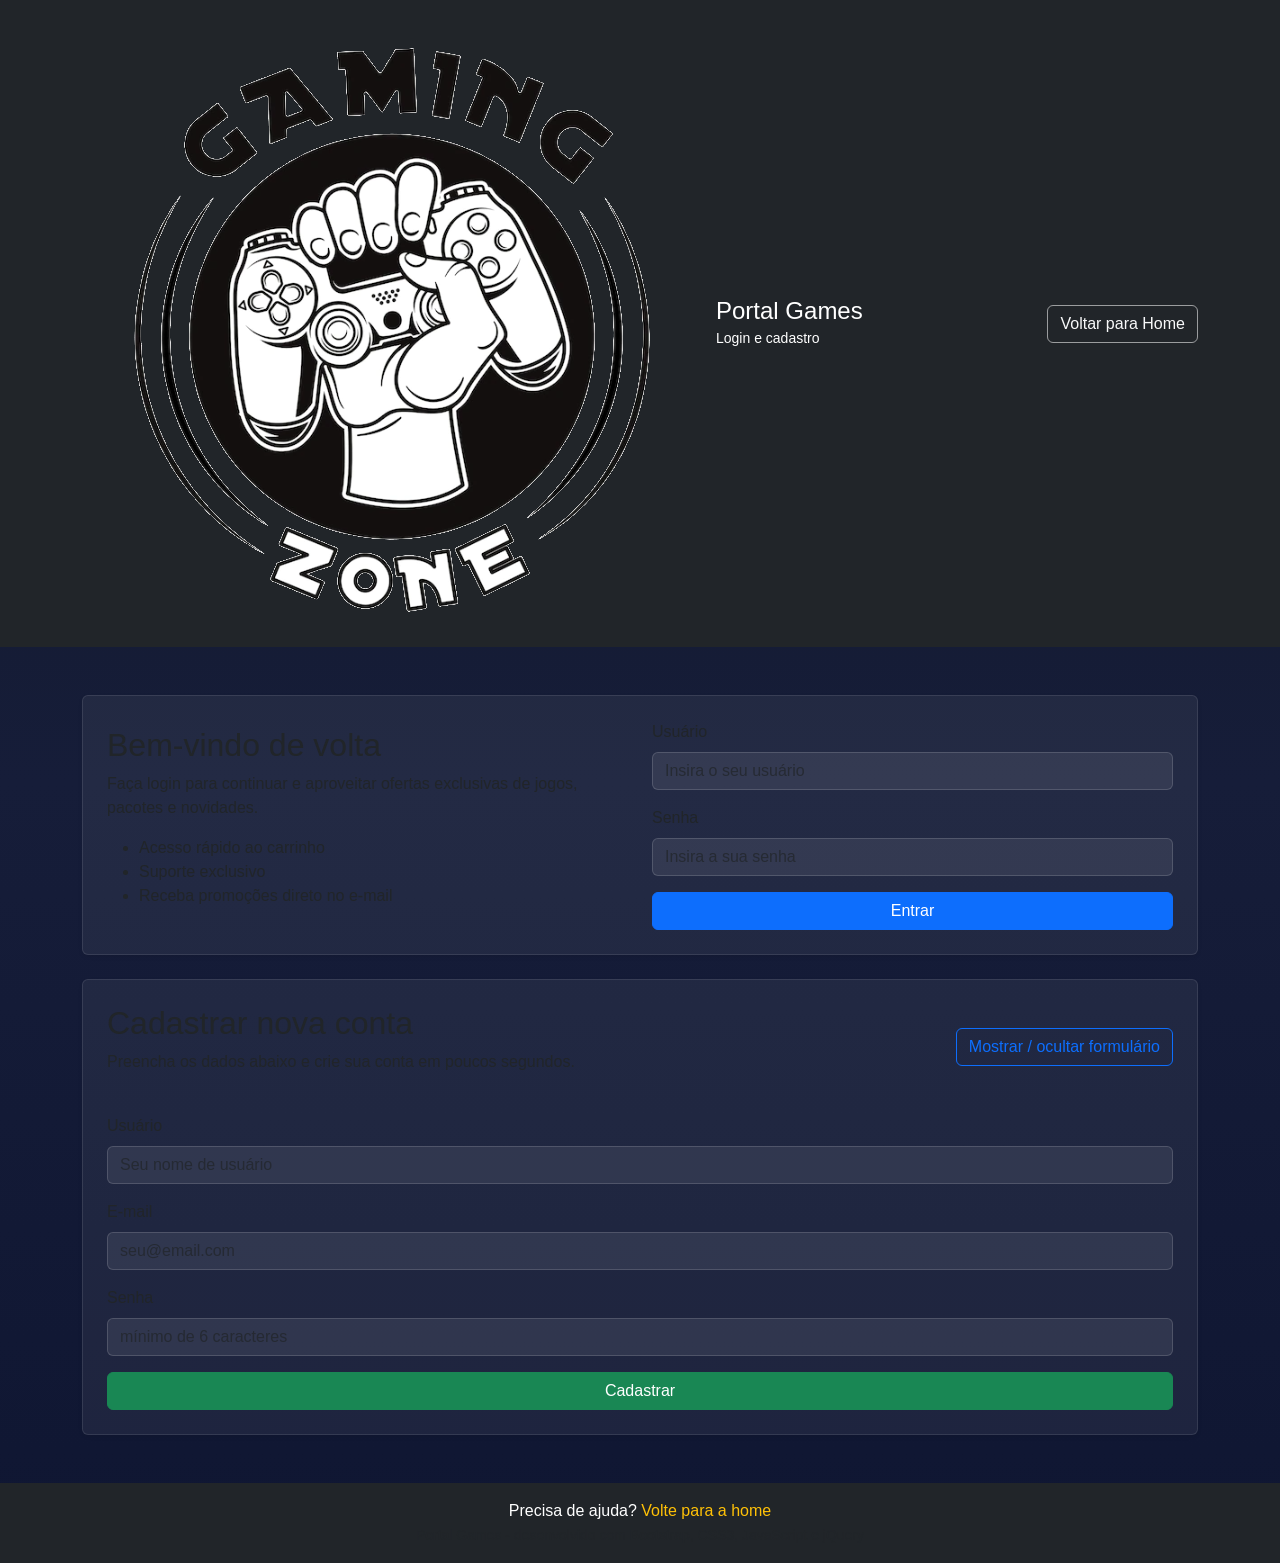
==== login.html @ 5edf31e1 "Adiciona projeto Site Games Senai com homepage responsiva e login" ====
<!DOCTYPE html>
<html lang="pt-br">

<head>
  <meta charset="UTF-8">
  <meta http-equiv="X-UA-Compatible" content="IE=edge">
  <meta name="viewport" content="width=device-width, initial-scale=1.0">
  <title>Portal Games - Login</title>
  <link href="https://cdn.jsdelivr.net/npm/bootstrap@5.2.2/dist/css/bootstrap.min.css" rel="stylesheet"
    integrity="sha384-Zenh87qX5JnK2Jl0vWa8Ck2rdkQ2Bzep5IDxbcnCeuOxjzrPF/et3URy9Bv1WTRi" crossorigin="anonymous">
  <link rel="stylesheet" href="css/estilo.css">
</head>

<body class="login-page">
  <header class="bg-dark text-white py-3">
    <div class="container d-flex justify-content-between align-items-center">
      <div class="d-flex align-items-center">
        <img src="img/logo.png" alt="Portal Games" class="logo me-2">
        <div>
          <h1 class="h4 mb-0">Portal Games</h1>
          <small>Login e cadastro</small>
        </div>
      </div>
      <a href="index.html" class="btn btn-outline-light">Voltar para Home</a>
    </div>
  </header>

  <main class="container py-5">
    <section id="section-login" class="card shadow-sm p-4 mb-4">
      <div class="row align-items-center">
        <div class="col-lg-6 mb-4 mb-lg-0">
          <h2>Bem-vindo de volta</h2>
          <p>Faça login para continuar e aproveitar ofertas exclusivas de jogos, pacotes e novidades.</p>
          <ul>
            <li>Acesso rápido ao carrinho</li>
            <li>Suporte exclusivo</li>
            <li>Receba promoções direto no e-mail</li>
          </ul>
        </div>
        <div class="col-lg-6">
          <form id="login-form" class="form-login">
            <div id="login-message" class="alert d-none" role="alert"></div>
            <div class="mb-3">
              <label for="login-username" class="form-label">Usuário</label>
              <input id="login-username" name="usuario" type="text" class="form-control" placeholder="Insira o seu usuário" required>
            </div>
            <div class="mb-3">
              <label for="login-password" class="form-label">Senha</label>
              <input id="login-password" name="senha" type="password" class="form-control" placeholder="Insira a sua senha" required>
            </div>
            <button type="button" class="btn btn-primary w-100" onclick="login()">Entrar</button>
          </form>
        </div>
      </div>
    </section>

    <section id="section-cadastro" class="card shadow-sm p-4">
      <div class="d-flex justify-content-between align-items-center mb-4">
        <div>
          <h2>Cadastrar nova conta</h2>
          <p>Preencha os dados abaixo e crie sua conta em poucos segundos.</p>
        </div>
        <button id="open-register" class="btn btn-outline-primary" onclick="toggleCadastro()">Mostrar / ocultar formulário</button>
      </div>
      <div id="form-cadastrar" class="collapse show">
        <form id="register-form" class="form-register">
          <div id="register-message" class="alert d-none" role="alert"></div>
          <div class="mb-3">
            <label for="register-username" class="form-label">Usuário</label>
            <input id="register-username" name="usuario" type="text" class="form-control" placeholder="Seu nome de usuário" required>
          </div>
          <div class="mb-3">
            <label for="register-email" class="form-label">E-mail</label>
            <input id="register-email" name="email" type="email" class="form-control" placeholder="seu@email.com" required>
          </div>
          <div class="mb-3">
            <label for="register-password" class="form-label">Senha</label>
            <input id="register-password" name="senha" type="password" class="form-control" placeholder="mínimo de 6 caracteres" required>
          </div>
          <button type="button" class="btn btn-success w-100" onclick="cadastro()">Cadastrar</button>
        </form>
      </div>
    </section>
  </main>

  <footer class="footer-section py-3 bg-dark text-white text-center">
    <div class="container">
      <p class="mb-0">Precisa de ajuda? <a href="index.html" class="text-decoration-none text-warning">Volte para a home</a></p>
      <small class="text-muted">Portal Games - desenvolvido com Bootstrap, CSS3, JavaScript e jQuery</small>
    </div>
  </footer>

  <button id="voltar-topo" type="button" class="btn btn-primary" onclick="topo()">&uarr; Topo</button>

  <script src="https://code.jquery.com/jquery-3.6.1.min.js"
    integrity="sha256-3zlB5s2uwoUzrXK3BT7AX3FyvojsraNFxCc2vC/7pNI=" crossorigin="anonymous"></script>
  <script src="js/jquery-script.js"></script>
  <script src="js/script.js"></script>
  <script src="https://cdn.jsdelivr.net/npm/bootstrap@5.2.2/dist/js/bootstrap.bundle.min.js"
    integrity="sha384-OERcA2EqjJCMA+/3y+gxIOqMEjwtxJY7qPCqsdltbNJuaOe923+mo//f6V8Qbsw3"
    crossorigin="anonymous"></script>
</body>

</html>
---- css/estilo.css ----
:root {
  --bg-dark: #0b1020;
  --bg-light: #f7f8fc;
  --accent: #ff6b40;
  --accent-dark: #d94a29;
  --text-dark: #1b1f33;
  --text-light: #f8f9fb;
}

* {
  box-sizing: border-box;
}

body {
  margin: 0;
  font-family: "Inter", "Segoe UI", Tahoma, Geneva, Verdana, sans-serif;
  background-color: var(--bg-light);
  color: var(--text-dark);
}

a {
  color: inherit;
}

img {
  max-width: 100%;
  display: block;
}

.navbar-brand img.logo {
  width: 42px;
  height: 42px;
  object-fit: contain;
  filter: drop-shadow(0 0 1px rgba(255, 255, 255, .8));
}

.banner-section {
  position: relative;
  margin-top: 72px;
}

.carousel-caption {
  max-width: 540px;
  text-shadow: 0 10px 18px rgba(0, 0, 0, 0.45);
}

.carousel-caption h1 {
  font-size: clamp(2rem, 3vw, 3.5rem);
  font-weight: 700;
}

.carousel-caption p {
  font-size: 1.05rem;
}

.destaque-card {
  border: none;
  border-radius: 1.25rem;
  overflow: hidden;
  transition: transform 0.25s ease, box-shadow 0.25s ease;
}

.destaque-card:hover {
  transform: translateY(-6px);
  box-shadow: 0 24px 50px rgba(20, 28, 76, 0.12);
}

.destaque-card img {
  height: 240px;
  object-fit: cover;
}

.novedades-section {
  background: linear-gradient(135deg, #151a37 0%, #0f1632 100%);
}

.novidade-card {
  min-height: 190px;
  border: 1px solid rgba(255, 255, 255, 0.12);
  background-color: rgba(255, 255, 255, 0.06);
}

.novidade-card h3 {
  color: #ffffff;
}

.novidade-card p {
  color: rgba(255, 255, 255, 0.78);
}

.gallery-item {
  border-radius: 1rem;
  overflow: hidden;
}

.footer-section {
  background-color: #090b16;
}

.footer-link {
  color: rgba(255, 255, 255, 0.75);
  transition: color .2s ease;
}

.footer-link:hover {
  color: var(--accent);
}

#voltar-topo {
  position: fixed;
  right: 20px;
  bottom: 20px;
  display: none;
  z-index: 99;
}

.login-page {
  background: linear-gradient(180deg, #111726 0%, #161d39 50%, #0f1632 100%);
  color: #edf2ff;
  min-height: 100vh;
}

.login-page header,
.login-page footer {
  background: #0e1425;
}

.login-page .card {
  background: rgba(255, 255, 255, 0.06);
  border: 1px solid rgba(255, 255, 255, 0.1);
}

.login-page .form-control {
  background: rgba(255, 255, 255, 0.08);
  color: #fff;
  border: 1px solid rgba(255, 255, 255, 0.15);
}

.login-page .form-control:focus {
  background-color: rgba(255, 255, 255, 0.12);
  color: #fff;
  border-color: var(--accent);
  box-shadow: 0 0 0 0.2rem rgba(255, 107, 64, 0.2);
}

.login-page .btn-outline-light {
  border-color: rgba(255, 255, 255, 0.55);
}

.login-page .btn-outline-light:hover {
  background-color: rgba(255, 255, 255, 0.12);
}

.alert {
  border-radius: 0.85rem;
}

@media (max-width: 767px) {
  .carousel-caption {
    text-align: center;
  }

  .carousel-caption h1 {
    font-size: 2.1rem;
  }

  .banner-section {
    margin-top: 0;
  }
}

@media (max-width: 575px) {
  .navbar-brand span {
    display: none;
  }

  .footer-link {
    display: block;
    margin-bottom: 0.5rem;
  }
}
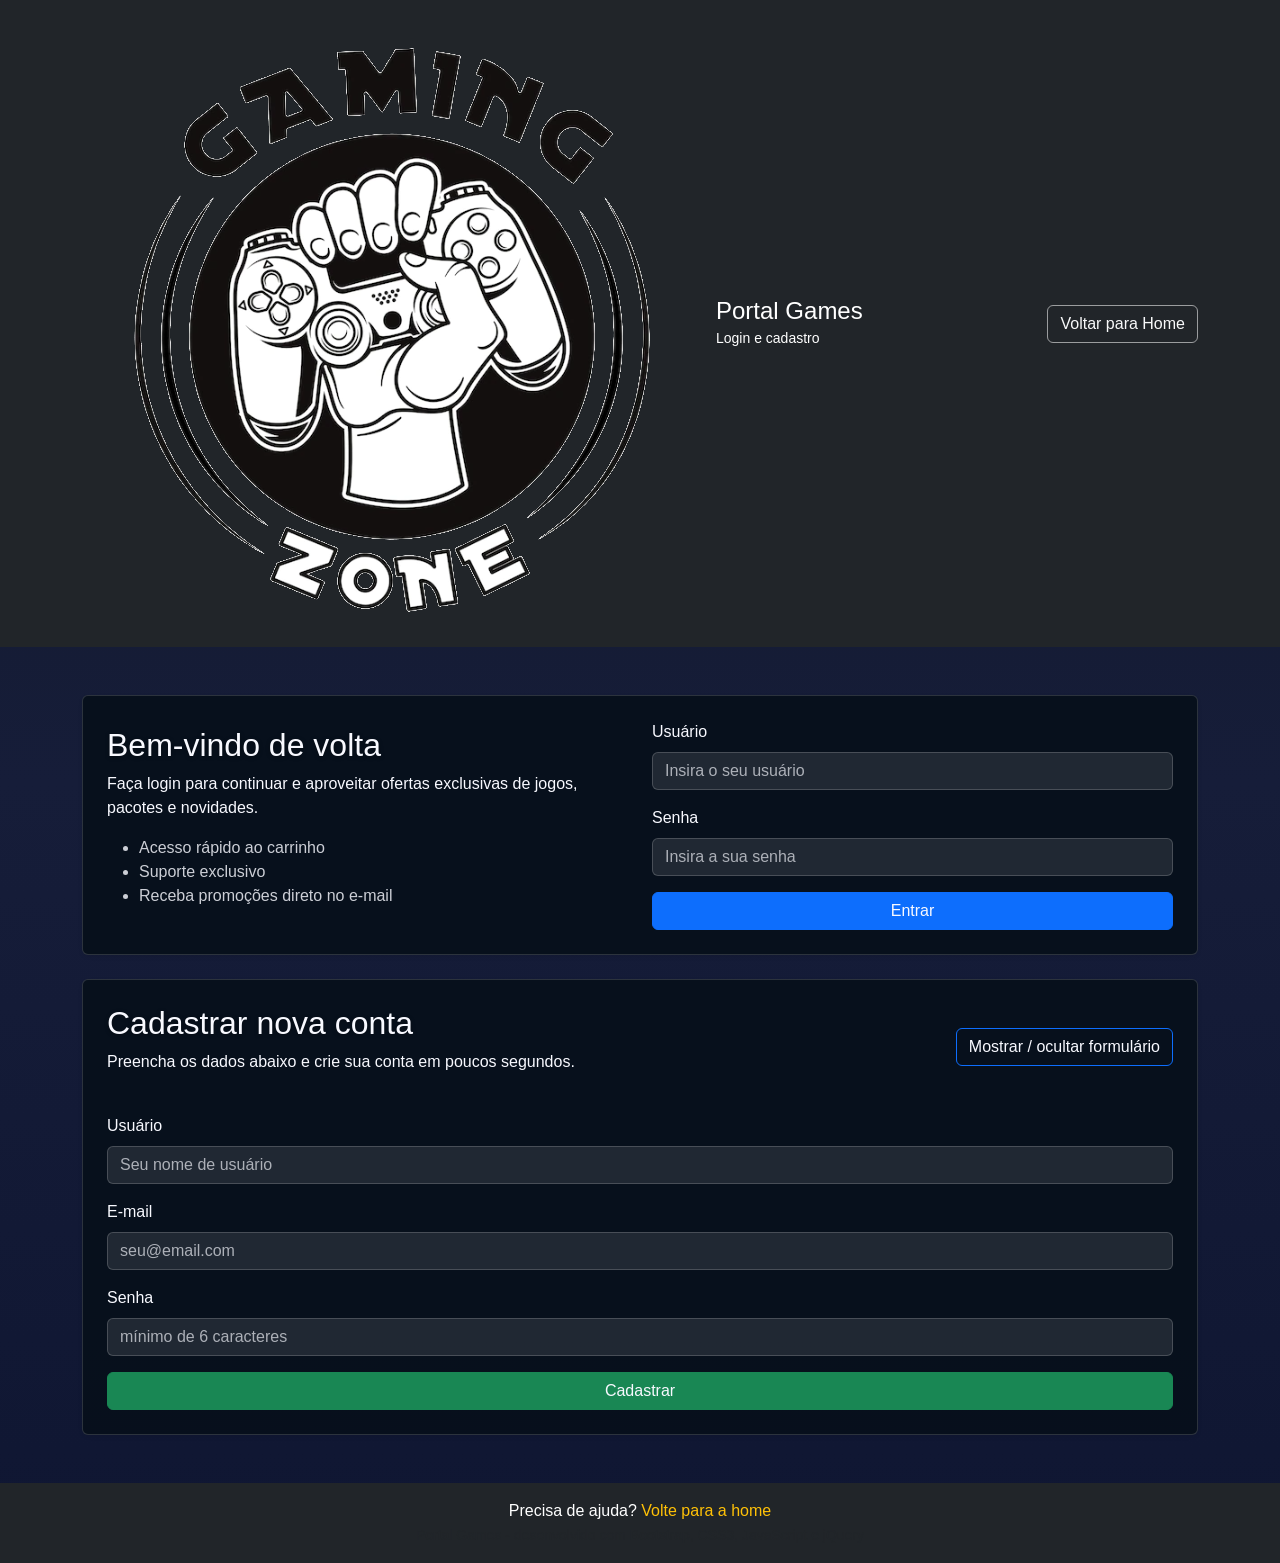
==== commit 4f06cbb1: "Melhorias necessárias para aplicação" ====
--- a/login.html
+++ b/login.html
@@ -21,7 +21,9 @@
           <small>Login e cadastro</small>
         </div>
       </div>
-      <a href="index.html" class="btn btn-outline-light">Voltar para Home</a>
+      <div>
+        <a href="index.html" class="btn btn-outline-light">Voltar para Home</a>
+      </div>
     </div>
   </header>
 
@@ -92,8 +94,7 @@
 
   <button id="voltar-topo" type="button" class="btn btn-primary" onclick="topo()">&uarr; Topo</button>
 
-  <script src="https://code.jquery.com/jquery-3.6.1.min.js"
-    integrity="sha256-3zlB5s2uwoUzrXK3BT7AX3FyvojsraNFxCc2vC/7pNI=" crossorigin="anonymous"></script>
+  <script src="https://code.jquery.com/jquery-3.6.1.min.js" crossorigin="anonymous"></script>
   <script src="js/jquery-script.js"></script>
   <script src="js/script.js"></script>
   <script src="https://cdn.jsdelivr.net/npm/bootstrap@5.2.2/dist/js/bootstrap.bundle.min.js"
--- a/css/estilo.css
+++ b/css/estilo.css
@@ -5,21 +5,92 @@
   --accent-dark: #d94a29;
   --text-dark: #1b1f33;
   --text-light: #f8f9fb;
-}
-
-* {
-  box-sizing: border-box;
+  --page-bg: #f7f8fc;
+  --page-text: #1b1f33;
+  --surface: #ffffff;
+  --surface-secondary: #f1f4fb;
+  --surface-strong: #0f1632;
+  --navbar-bg: #0e1425;
+  --footer-bg: #090b16;
+  --card-bg: #ffffff;
+  --card-border: rgba(0, 0, 0, 0.08);
+  --link-color: #0d6efd;
 }
 
 body {
   margin: 0;
   font-family: "Inter", "Segoe UI", Tahoma, Geneva, Verdana, sans-serif;
-  background-color: var(--bg-light);
-  color: var(--text-dark);
+  background-color: var(--page-bg);
+  color: var(--page-text);
+}
+
+body.dark-theme {
+  --page-bg: #0b1020;
+  --page-text: #f8f9fb;
+  --surface: rgba(255, 255, 255, 0.04);
+  --surface-secondary: #111b33;
+  --surface-strong: #0f1632;
+  --navbar-bg: #0e1425;
+  --footer-bg: #090b16;
+  --card-bg: rgba(255, 255, 255, 0.05);
+  --card-border: rgba(255, 255, 255, 0.12);
+  --link-color: #ffcc55;
+}
+
+body.light-theme {
+  --page-bg: #f7f8fc;
+  --page-text: #1b1f33;
+  --surface: #ffffff;
+  --surface-secondary: #eef2ff;
+  --surface-strong: #dfe9f8;
+  --navbar-bg: #ffffff;
+  --footer-bg: #f5f7ff;
+  --card-bg: #ffffff;
+  --card-border: rgba(0, 0, 0, 0.08);
+  --link-color: #0d6efd;
+}
+
+* {
+  box-sizing: border-box;
+}
+
+body {
+  margin: 0;
+  font-family: "Inter", "Segoe UI", Tahoma, Geneva, Verdana, sans-serif;
+  background-color: var(--page-bg);
+  color: var(--page-text);
 }
 
 a {
-  color: inherit;
+  color: var(--link-color);
+}
+
+body,
+.navbar,
+.footer-section,
+.card,
+.destaque-card,
+.novidade-card,
+.gallery-item,
+.login-page .card,
+.login-page header,
+.form-control,
+.btn,
+.novedades-section {
+  transition: background-color .35s ease, color .35s ease, border-color .35s ease, box-shadow .35s ease;
+}
+
+body:not(.dark-theme):not(.light-theme) {
+  --page-bg: #f7f8fc;
+  --page-text: #1b1f33;
+  --surface: #ffffff;
+  --surface-secondary: #f1f4fb;
+  --surface-strong: #0f1632;
+  --navbar-bg: #0e1425;
+  --footer-bg: #090b16;
+  --card-bg: #ffffff;
+  --card-border: rgba(0, 0, 0, 0.08);
+  --link-color: #0d6efd;
 }
 
 img {
@@ -104,6 +175,321 @@
 
 .footer-link:hover {
   color: var(--accent);
+}
+
+.light-theme .navbar {
+  background-color: var(--navbar-bg) !important;
+}
+
+.light-theme .navbar .nav-link,
+.light-theme .navbar-brand span,
+.light-theme .navbar .btn {
+  color: #1b1f33 !important;
+}
+
+.light-theme .navbar .btn-outline-light {
+  color: #1b1f33;
+  border-color: rgba(0, 0, 0, 0.12);
+}
+
+.light-theme .navbar .btn-outline-light:hover {
+  background-color: rgba(0, 0, 0, 0.05);
+}
+
+.light-theme .carousel-caption {
+  text-shadow: none;
+  color: #1b1f33;
+}
+
+.light-theme .destaque-card,
+.light-theme .card,
+.light-theme .gallery-item,
+.light-theme .login-page .card {
+  background-color: var(--card-bg) !important;
+  border-color: var(--card-border) !important;
+}
+
+.light-theme .destaque-card h3,
+.light-theme .card h3,
+.light-theme .card p,
+.light-theme .card-body,
+.light-theme .card-text,
+.light-theme .novedade-card h3,
+.light-theme .novedade-card p,
+.light-theme .novedades-section h2,
+.light-theme .novedades-section p,
+.light-theme .novedades-section li,
+.light-theme .novedades-section .btn,
+.light-theme .footer-section,
+.light-theme .footer-link,
+.light-theme .footer-link:hover,
+.light-theme .login-page,
+.light-theme .login-page header,
+.light-theme .login-page footer,
+.light-theme .login-page .form-control {
+  color: #1b1f33 !important;
+}
+
+.light-theme .novedades-section {
+  background: linear-gradient(135deg, #eef2ff 0%, #dfe9f8 100%);
+}
+
+.light-theme .novidade-card {
+  background-color: #ffffff;
+  border-color: rgba(0, 0, 0, 0.08);
+}
+
+.light-theme .novidade-card h3 {
+  color: #1b1f33 !important;
+}
+
+.light-theme .novidade-card p {
+  color: rgba(27, 31, 51, 0.8) !important;
+}
+
+.light-theme .footer-section {
+  background-color: var(--footer-bg) !important;
+  color: #1b1f33;
+}
+
+.light-theme .footer-link {
+  color: #1b1f33;
+}
+
+.light-theme .footer-link:hover {
+  color: #0d6efd;
+}
+
+.dark-theme .navbar {
+  background-color: var(--navbar-bg) !important;
+}
+
+.dark-theme .navbar .nav-link,
+.dark-theme .navbar-brand span,
+.dark-theme .navbar .btn {
+  color: #f8f9fb !important;
+}
+
+.dark-theme .carousel-caption {
+  text-shadow: 0 10px 18px rgba(0, 0, 0, 0.65);
+  color: #f8f9fb;
+}
+
+.dark-theme .destaque-card,
+.dark-theme .card,
+.dark-theme .gallery-item,
+.dark-theme .novidade-card,
+.dark-theme .login-page .card {
+  background-color: rgba(255, 255, 255, 0.05) !important;
+  border-color: rgba(255, 255, 255, 0.10) !important;
+}
+
+.dark-theme .destaque-card h3,
+.dark-theme .card h3,
+.dark-theme .card p,
+.dark-theme .novedade-card h3,
+.dark-theme .novedade-card p,
+.dark-theme .novedades-section h2,
+.dark-theme .novedades-section p,
+.dark-theme .novedades-section li,
+.dark-theme .novedades-section .btn,
+.dark-theme .login-page,
+.dark-theme .login-page header,
+.dark-theme .login-page footer,
+.dark-theme .login-page .form-control,
+.dark-theme .footer-section,
+.dark-theme .footer-link,
+.dark-theme .footer-link:hover {
+  color: #f8f9fb !important;
+}
+
+.dark-theme .novedade-card p {
+  color: rgba(248, 249, 251, 0.85) !important;
+}
+
+.dark-theme .btn-outline-light {
+  border-color: rgba(255, 255, 255, 0.55);
+}
+
+.dark-theme .navbar .btn-outline-light:hover {
+  background-color: rgba(255, 255, 255, 0.12);
+}
+
+.dark-theme .bg-light,
+.dark-theme .bg-white,
+.dark-theme .bg-secondary {
+  background-color: #0c1422 !important;
+}
+
+.dark-theme .card,
+.dark-theme .destaque-card,
+.dark-theme .novidade-card,
+.dark-theme .gallery-item,
+.dark-theme .login-page .card {
+  background-color: rgba(255, 255, 255, 0.08) !important;
+  border-color: rgba(255, 255, 255, 0.16) !important;
+}
+
+.dark-theme .card-body,
+.dark-theme .card-title,
+.dark-theme .card h3,
+.dark-theme .card p,
+.dark-theme .card-text,
+.dark-theme .novedade-card h3,
+.dark-theme .novedade-card p,
+.dark-theme .novedade-card .btn,
+.dark-theme .novedades-section h2,
+.dark-theme .novedades-section p,
+.dark-theme .novedades-section li,
+.dark-theme .novedades-section .btn {
+  color: #f8f9fb !important;
+}
+
+.dark-theme .novedades-section {
+  background: linear-gradient(135deg, #0f1632 0%, #151a37 100%);
+}
+
+body.login-page.dark-theme .card,
+body.login-page.dark-theme .destaque-card,
+body.login-page.dark-theme .novidade-card,
+body.login-page.dark-theme .gallery-item {
+  background-color: #f8f9ff !important;
+  border-color: rgba(0, 0, 0, 0.12) !important;
+}
+
+body.login-page.dark-theme .card h2,
+body.login-page.dark-theme .card h3,
+body.login-page.dark-theme .card p,
+body.login-page.dark-theme .card label,
+body.login-page.dark-theme .card .form-label,
+body.login-page.dark-theme .card ul li,
+body.login-page.dark-theme .card .btn,
+body.login-page.dark-theme .card .btn-outline-primary,
+body.login-page.dark-theme .card .btn-success,
+body.login-page.dark-theme .card small,
+body.login-page.dark-theme .card a {
+  color: #1b1f33 !important;
+}
+
+body.login-page.dark-theme .form-control {
+  background: #ffffff !important;
+  color: #1b1f33 !important;
+  border-color: rgba(0, 0, 0, 0.12) !important;
+}
+
+body.login-page.dark-theme .form-control::placeholder {
+  color: rgba(27, 31, 51, 0.45) !important;
+}
+
+body.login-page.dark-theme .form-control:focus {
+  background-color: #ffffff !important;
+  color: #1b1f33 !important;
+  border-color: var(--accent) !important;
+  box-shadow: 0 0 0 0.2rem rgba(255, 107, 64, 0.2) !important;
+}
+
+body.login-page.dark-theme .card,
+body.login-page.dark-theme .login-page .card,
+body.login-page.dark-theme .card h2,
+body.login-page.dark-theme .card h3,
+body.login-page.dark-theme .card p,
+body.login-page.dark-theme .card label,
+body.login-page.dark-theme .card .form-label,
+body.login-page.dark-theme .card ul li,
+body.login-page.dark-theme .card .btn,
+body.login-page.dark-theme .card .btn-outline-primary,
+body.login-page.dark-theme .card .btn-success,
+body.login-page.dark-theme .card small,
+body.login-page.dark-theme .card a,
+body.login-page.dark-theme .form-control,
+body.login-page.dark-theme .form-control::placeholder,
+body.login-page.dark-theme .btn-outline-primary,
+body.login-page.dark-theme .btn-success,
+body.login-page.dark-theme .btn-outline-light {
+  color: #1b1f33 !important;
+}
+
+body.login-page.dark-theme .card,
+body.login-page.dark-theme .login-page .card {
+  background-color: #ffffff !important;
+  border-color: rgba(0, 0, 0, 0.12) !important;
+}
+
+body.login-page.dark-theme .form-control {
+  background: #ffffff !important;
+  color: #1b1f33 !important;
+  border-color: rgba(0, 0, 0, 0.12) !important;
+}
+
+body.login-page.dark-theme .form-control::placeholder {
+  color: rgba(27, 31, 51, 0.45) !important;
+}
+
+
+body.login-page.dark-theme .card,
+body.login-page.dark-theme .destaque-card,
+body.login-page.dark-theme .novidade-card,
+body.login-page.dark-theme .gallery-item,
+body.login-page.dark-theme .login-page .card,
+body.login-page.dark-theme section.card {
+  background-color: #ffffff !important;
+  border-color: rgba(0, 0, 0, 0.12) !important;
+  box-shadow: 0 12px 30px rgba(0, 0, 0, 0.08) !important;
+}
+
+body.login-page.dark-theme .card h2,
+body.login-page.dark-theme .card h3,
+body.login-page.dark-theme .card p,
+body.login-page.dark-theme .login-page .card label,
+body.login-page.dark-theme .login-page .card .form-label,
+body.login-page.dark-theme .login-page .card ul li,
+body.login-page.dark-theme .login-page .card .btn,
+body.login-page.dark-theme .login-page .card .btn-outline-primary,
+body.login-page.dark-theme .login-page .card .btn-success,
+body.login-page.dark-theme .login-page .card small,
+body.login-page.dark-theme .login-page .card a {
+  color: #1b1f33 !important;
+}
+
+body.login-page.dark-theme .form-control {
+  background: #ffffff !important;
+  color: #1b1f33 !important;
+  border-color: rgba(0, 0, 0, 0.12) !important;
+}
+
+body.login-page.dark-theme .form-control::placeholder {
+  color: rgba(27, 31, 51, 0.45) !important;
+}
+
+body.login-page.dark-theme .btn-outline-primary,
+body.login-page.dark-theme .btn-success,
+body.login-page.dark-theme .btn-outline-light {
+  color: #1b1f33 !important;
+}
+
+.light-theme .login-page {
+  background: #f4f7ff;
+  color: #1b1f33;
+}
+
+.light-theme .login-page header,
+.light-theme .login-page footer {
+  background: #ffffff;
+}
+
+.light-theme .login-page .form-control {
+  background: #f7f9ff;
+  color: #1b1f33;
+  border-color: rgba(0, 0, 0, 0.15);
+}
+
+.light-theme .login-page .btn-outline-light {
+  color: #1b1f33;
+  border-color: rgba(0, 0, 0, 0.18);
+}
+
+.light-theme .login-page .btn-outline-light:hover {
+  background-color: rgba(0, 0, 0, 0.04);
 }
 
 #voltar-topo {
@@ -126,19 +512,42 @@
 }
 
 .login-page .card {
-  background: rgba(255, 255, 255, 0.06);
-  border: 1px solid rgba(255, 255, 255, 0.1);
+  background: rgba(8, 16, 28, 0.96);
+  border: 1px solid rgba(255, 255, 255, 0.15);
+}
+
+.login-page .card h2,
+.login-page .card p,
+.login-page .card label,
+.login-page .card .form-label,
+.login-page .card ul li,
+.login-page .card .btn,
+.login-page .card .btn-outline-primary,
+.login-page .card .btn-success {
+  color: #f8f9ff !important;
+}
+
+.login-page .card ul li {
+  color: rgba(248, 249, 255, 0.82) !important;
+}
+
+.login-page .card h2 {
+  text-shadow: 0 1px 4px rgba(0, 0, 0, 0.35);
 }
 
 .login-page .form-control {
-  background: rgba(255, 255, 255, 0.08);
-  color: #fff;
-  border: 1px solid rgba(255, 255, 255, 0.15);
+  background: rgba(255, 255, 255, 0.10);
+  color: #f8f9ff;
+  border: 1px solid rgba(255, 255, 255, 0.18);
+}
+
+.login-page .form-control::placeholder {
+  color: rgba(248, 249, 255, 0.65);
 }
 
 .login-page .form-control:focus {
-  background-color: rgba(255, 255, 255, 0.12);
-  color: #fff;
+  background-color: rgba(255, 255, 255, 0.14);
+  color: #f8f9ff;
   border-color: var(--accent);
   box-shadow: 0 0 0 0.2rem rgba(255, 107, 64, 0.2);
 }
